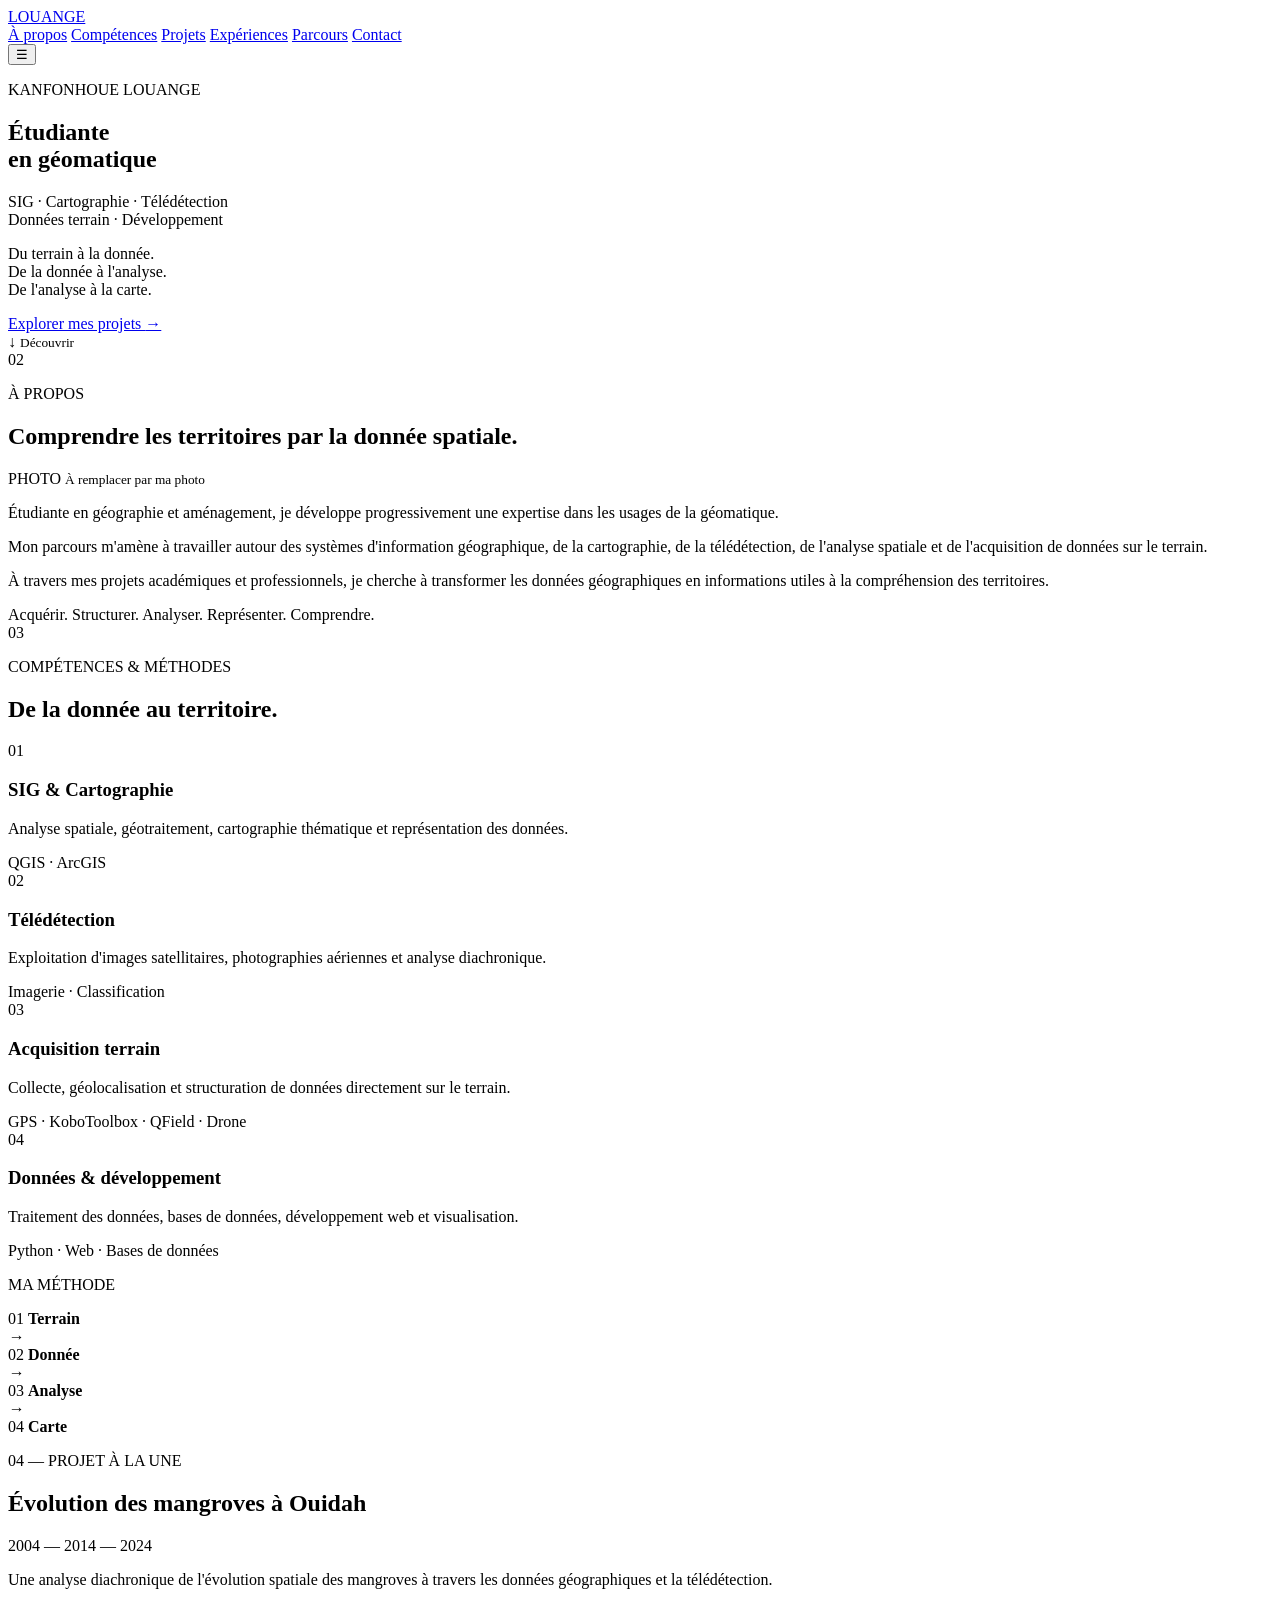
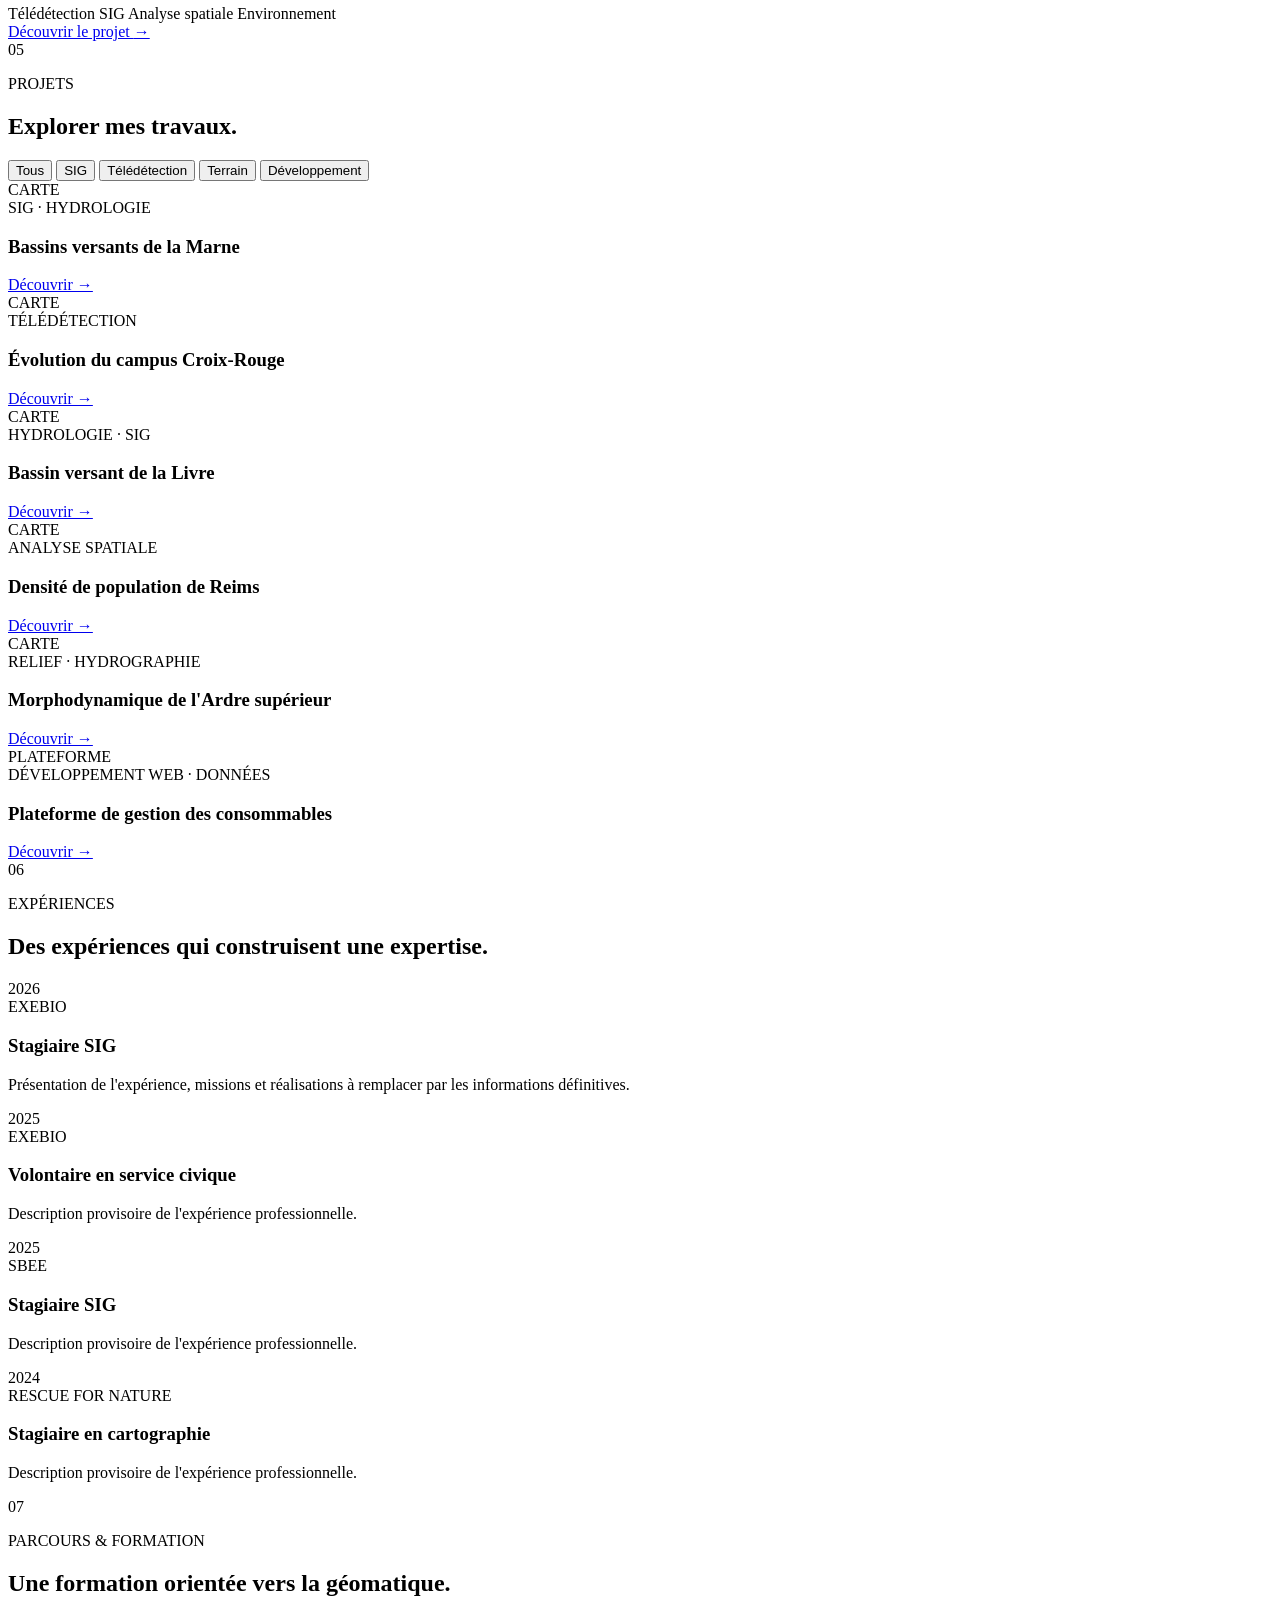
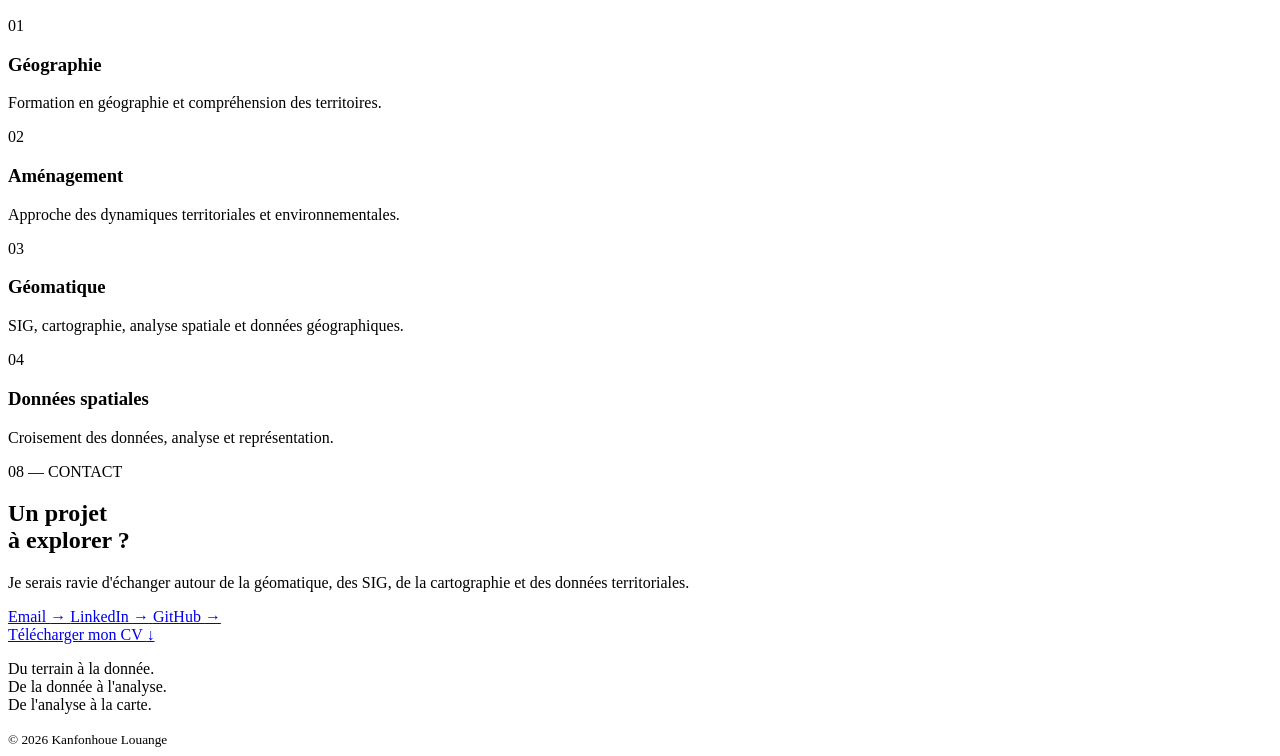
==== index.html @ 5832a318 "Create index.html" ====
<!DOCTYPE html>
<html lang="fr">
<head>
    <meta charset="UTF-8">
    <meta name="viewport" content="width=device-width, initial-scale=1.0">

    <title>Kanfonhoue Louange — Portfolio Géomatique</title>

    <meta
        name="description"
        content="Portfolio de Kanfonhoue Louange — Géomatique, SIG, cartographie, télédétection, données terrain et développement."
    >

    <link rel="stylesheet" href="css/style.css">
</head>

<body>

    <!-- =====================================================
         NAVIGATION
    ====================================================== -->

    <header class="navbar">

        <a href="#accueil" class="logo">
            LOUANGE
        </a>

        <nav class="nav-links">

            <a href="#apropos">À propos</a>
            <a href="#competences">Compétences</a>
            <a href="#projets">Projets</a>
            <a href="#experiences">Expériences</a>
            <a href="#parcours">Parcours</a>
            <a href="#contact">Contact</a>

        </nav>

        <button class="menu-toggle" aria-label="Ouvrir le menu">
            ☰
        </button>

    </header>


    <main>

        <!-- =================================================
             01 — ACCUEIL
        ================================================== -->

        <section id="accueil" class="hero">

            <div class="hero-background"></div>

            <div class="hero-overlay"></div>

            <div class="hero-content">

                <p class="eyebrow">
                    KANFONHOUE LOUANGE
                </p>

                <h1>
                    Étudiante<br>
                    en géomatique
                </h1>

                <p class="hero-skills">
                    SIG · Cartographie · Télédétection<br>
                    Données terrain · Développement
                </p>

                <p class="signature">
                    Du terrain à la donnée.<br>
                    De la donnée à l'analyse.<br>
                    De l'analyse à la carte.
                </p>

                <a href="#projet-vedette" class="button button-light">
                    Explorer mes projets
                    <span>→</span>
                </a>

            </div>

            <div class="scroll-indicator">

                <span>↓</span>

                <small>
                    Découvrir
                </small>

            </div>

        </section>


        <!-- =================================================
             02 — À PROPOS
        ================================================== -->

        <section id="apropos" class="section about-section">

            <div class="section-number">
                02
            </div>

            <div class="section-heading">
                <p class="eyebrow dark">
                    À PROPOS
                </p>

                <h2>
                    Comprendre les territoires
                    par la donnée spatiale.
                </h2>
            </div>


            <div class="about-grid">

                <div class="photo-placeholder">

                    <div>
                        <span>PHOTO</span>
                        <small>
                            À remplacer par ma photo
                        </small>
                    </div>

                </div>


                <div class="about-content">

                    <p>
                        Étudiante en géographie et aménagement,
                        je développe progressivement une expertise
                        dans les usages de la géomatique.
                    </p>

                    <p>
                        Mon parcours m'amène à travailler autour
                        des systèmes d'information géographique,
                        de la cartographie, de la télédétection,
                        de l'analyse spatiale et de l'acquisition
                        de données sur le terrain.
                    </p>

                    <p>
                        À travers mes projets académiques et
                        professionnels, je cherche à transformer
                        les données géographiques en informations
                        utiles à la compréhension des territoires.
                    </p>


                    <div class="method-statement">

                        <span>Acquérir.</span>
                        <span>Structurer.</span>
                        <span>Analyser.</span>
                        <span>Représenter.</span>
                        <span>Comprendre.</span>

                    </div>

                </div>

            </div>

        </section>


        <!-- =================================================
             03 — COMPÉTENCES
        ================================================== -->

        <section id="competences" class="section skills-section">

            <div class="section-number">
                03
            </div>

            <div class="section-heading">

                <p class="eyebrow dark">
                    COMPÉTENCES & MÉTHODES
                </p>

                <h2>
                    De la donnée au territoire.
                </h2>

            </div>


            <div class="skills-grid">


                <article class="skill-card">

                    <span class="skill-number">
                        01
                    </span>

                    <h3>
                        SIG & Cartographie
                    </h3>

                    <p>
                        Analyse spatiale, géotraitement,
                        cartographie thématique et
                        représentation des données.
                    </p>

                    <div class="skill-tools">
                        QGIS · ArcGIS
                    </div>

                </article>


                <article class="skill-card">

                    <span class="skill-number">
                        02
                    </span>

                    <h3>
                        Télédétection
                    </h3>

                    <p>
                        Exploitation d'images satellitaires,
                        photographies aériennes et analyse
                        diachronique.
                    </p>

                    <div class="skill-tools">
                        Imagerie · Classification
                    </div>

                </article>


                <article class="skill-card">

                    <span class="skill-number">
                        03
                    </span>

                    <h3>
                        Acquisition terrain
                    </h3>

                    <p>
                        Collecte, géolocalisation et
                        structuration de données
                        directement sur le terrain.
                    </p>

                    <div class="skill-tools">
                        GPS · KoboToolbox · QField · Drone
                    </div>

                </article>


                <article class="skill-card">

                    <span class="skill-number">
                        04
                    </span>

                    <h3>
                        Données & développement
                    </h3>

                    <p>
                        Traitement des données, bases de données,
                        développement web et visualisation.
                    </p>

                    <div class="skill-tools">
                        Python · Web · Bases de données
                    </div>

                </article>

            </div>


            <!-- Méthode -->

            <div class="method-section">

                <p class="eyebrow dark">
                    MA MÉTHODE
                </p>


                <div class="method-flow">

                    <div>
                        <span>01</span>
                        <strong>Terrain</strong>
                    </div>

                    <i>→</i>

                    <div>
                        <span>02</span>
                        <strong>Donnée</strong>
                    </div>

                    <i>→</i>

                    <div>
                        <span>03</span>
                        <strong>Analyse</strong>
                    </div>

                    <i>→</i>

                    <div>
                        <span>04</span>
                        <strong>Carte</strong>
                    </div>

                </div>

            </div>

        </section>


        <!-- =================================================
             04 — PROJET À LA UNE
        ================================================== -->

        <section id="projet-vedette" class="featured-project">

            <div class="featured-background"></div>

            <div class="featured-overlay"></div>


            <div class="featured-content">

                <p class="eyebrow">
                    04 — PROJET À LA UNE
                </p>

                <h2>
                    Évolution des mangroves
                    à Ouidah
                </h2>

                <p class="years">
                    2004 — 2014 — 2024
                </p>

                <p class="featured-description">
                    Une analyse diachronique de l'évolution
                    spatiale des mangroves à travers les
                    données géographiques et la télédétection.
                </p>


                <div class="tags">

                    <span>Télédétection</span>
                    <span>SIG</span>
                    <span>Analyse spatiale</span>
                    <span>Environnement</span>

                </div>


                <a
                    href="projets/ouidah.html"
                    class="button button-light"
                >
                    Découvrir le projet
                    <span>→</span>
                </a>

            </div>

        </section>


        <!-- =================================================
             05 — PROJETS
        ================================================== -->

        <section id="projets" class="section projects-section">

            <div class="section-number">
                05
            </div>

            <div class="section-heading">

                <p class="eyebrow dark">
                    PROJETS
                </p>

                <h2>
                    Explorer mes travaux.
                </h2>

            </div>


            <div class="filters">

                <button class="filter active" data-filter="all">
                    Tous
                </button>

                <button class="filter" data-filter="sig">
                    SIG
                </button>

                <button class="filter" data-filter="teledetection">
                    Télédétection
                </button>

                <button class="filter" data-filter="terrain">
                    Terrain
                </button>

                <button class="filter" data-filter="developpement">
                    Développement
                </button>

            </div>


            <div class="projects-grid">


                <article class="project-card" data-category="sig">

                    <div class="project-image placeholder">
                        <span>CARTE</span>
                    </div>

                    <div class="project-info">

                        <span>SIG · HYDROLOGIE</span>

                        <h3>
                            Bassins versants de la Marne
                        </h3>

                        <a href="projets/marne.html">
                            Découvrir →
                        </a>

                    </div>

                </article>


                <article
                    class="project-card"
                    data-category="teledetection"
                >

                    <div class="project-image placeholder">
                        <span>CARTE</span>
                    </div>

                    <div class="project-info">

                        <span>TÉLÉDÉTECTION</span>

                        <h3>
                            Évolution du campus Croix-Rouge
                        </h3>

                        <a href="projets/croix-rouge.html">
                            Découvrir →
                        </a>

                    </div>

                </article>


                <article
                    class="project-card"
                    data-category="sig"
                >

                    <div class="project-image placeholder">
                        <span>CARTE</span>
                    </div>

                    <div class="project-info">

                        <span>HYDROLOGIE · SIG</span>

                        <h3>
                            Bassin versant de la Livre
                        </h3>

                        <a href="projets/livre.html">
                            Découvrir →
                        </a>

                    </div>

                </article>


                <article
                    class="project-card"
                    data-category="sig"
                >

                    <div class="project-image placeholder">
                        <span>CARTE</span>
                    </div>

                    <div class="project-info">

                        <span>ANALYSE SPATIALE</span>

                        <h3>
                            Densité de population de Reims
                        </h3>

                        <a href="projets/reims.html">
                            Découvrir →
                        </a>

                    </div>

                </article>


                <article
                    class="project-card"
                    data-category="sig"
                >

                    <div class="project-image placeholder">
                        <span>CARTE</span>
                    </div>

                    <div class="project-info">

                        <span>RELIEF · HYDROGRAPHIE</span>

                        <h3>
                            Morphodynamique de l'Ardre supérieur
                        </h3>

                        <a href="projets/ardre.html">
                            Découvrir →
                        </a>

                    </div>

                </article>


                <article
                    class="project-card"
                    data-category="developpement"
                >

                    <div class="project-image placeholder">
                        <span>PLATEFORME</span>
                    </div>

                    <div class="project-info">

                        <span>DÉVELOPPEMENT WEB · DONNÉES</span>

                        <h3>
                            Plateforme de gestion des consommables
                        </h3>

                        <a href="projets/plateforme.html">
                            Découvrir →
                        </a>

                    </div>

                </article>

            </div>

        </section>


        <!-- =================================================
             06 — EXPÉRIENCES
        ================================================== -->

        <section id="experiences" class="section experiences-section">

            <div class="section-number">
                06
            </div>

            <div class="section-heading">

                <p class="eyebrow dark">
                    EXPÉRIENCES
                </p>

                <h2>
                    Des expériences qui construisent
                    une expertise.
                </h2>

            </div>


            <div class="timeline">


                <article class="timeline-item">

                    <div class="timeline-date">
                        2026
                    </div>

                    <div class="timeline-dot"></div>

                    <div class="timeline-content">

                        <span>
                            EXEBIO
                        </span>

                        <h3>
                            Stagiaire SIG
                        </h3>

                        <p>
                            Présentation de l'expérience,
                            missions et réalisations à
                            remplacer par les informations
                            définitives.
                        </p>

                    </div>

                </article>


                <article class="timeline-item">

                    <div class="timeline-date">
                        2025
                    </div>

                    <div class="timeline-dot"></div>

                    <div class="timeline-content">

                        <span>
                            EXEBIO
                        </span>

                        <h3>
                            Volontaire en service civique
                        </h3>

                        <p>
                            Description provisoire de
                            l'expérience professionnelle.
                        </p>

                    </div>

                </article>


                <article class="timeline-item">

                    <div class="timeline-date">
                        2025
                    </div>

                    <div class="timeline-dot"></div>

                    <div class="timeline-content">

                        <span>
                            SBEE
                        </span>

                        <h3>
                            Stagiaire SIG
                        </h3>

                        <p>
                            Description provisoire de
                            l'expérience professionnelle.
                        </p>

                    </div>

                </article>


                <article class="timeline-item">

                    <div class="timeline-date">
                        2024
                    </div>

                    <div class="timeline-dot"></div>

                    <div class="timeline-content">

                        <span>
                            RESCUE FOR NATURE
                        </span>

                        <h3>
                            Stagiaire en cartographie
                        </h3>

                        <p>
                            Description provisoire de
                            l'expérience professionnelle.
                        </p>

                    </div>

                </article>

            </div>

        </section>


        <!-- =================================================
             07 — PARCOURS
        ================================================== -->

        <section id="parcours" class="section education-section">

            <div class="section-number">
                07
            </div>

            <div class="section-heading">

                <p class="eyebrow dark">
                    PARCOURS & FORMATION
                </p>

                <h2>
                    Une formation orientée
                    vers la géomatique.
                </h2>

            </div>


            <div class="education-path">

                <div class="education-step">

                    <span>
                        01
                    </span>

                    <h3>
                        Géographie
                    </h3>

                    <p>
                        Formation en géographie
                        et compréhension des territoires.
                    </p>

                </div>


                <div class="education-step">

                    <span>
                        02
                    </span>

                    <h3>
                        Aménagement
                    </h3>

                    <p>
                        Approche des dynamiques
                        territoriales et environnementales.
                    </p>

                </div>


                <div class="education-step">

                    <span>
                        03
                    </span>

                    <h3>
                        Géomatique
                    </h3>

                    <p>
                        SIG, cartographie, analyse spatiale
                        et données géographiques.
                    </p>

                </div>


                <div class="education-step">

                    <span>
                        04
                    </span>

                    <h3>
                        Données spatiales
                    </h3>

                    <p>
                        Croisement des données,
                        analyse et représentation.
                    </p>

                </div>

            </div>

        </section>


        <!-- =================================================
             08 — CONTACT
        ================================================== -->

        <section id="contact" class="contact-section">

            <div class="contact-inner">

                <p class="eyebrow">
                    08 — CONTACT
                </p>

                <h2>
                    Un projet<br>
                    à explorer ?
                </h2>

                <p>
                    Je serais ravie d'échanger autour de
                    la géomatique, des SIG, de la cartographie
                    et des données territoriales.
                </p>


                <div class="contact-links">

                    <a href="mailto:ton-email@example.com">
                        Email
                        <span>→</span>
                    </a>

                    <a href="#" target="_blank">
                        LinkedIn
                        <span>→</span>
                    </a>

                    <a href="#" target="_blank">
                        GitHub
                        <span>→</span>
                    </a>

                </div>


                <a href="#" class="cv-button">
                    Télécharger mon CV
                    <span>↓</span>
                </a>


                <div class="footer-signature">

                    <p>
                        Du terrain à la donnée.<br>
                        De la donnée à l'analyse.<br>
                        De l'analyse à la carte.
                    </p>

                    <small>
                        © 2026 Kanfonhoue Louange
                    </small>

                </div>

            </div>

        </section>

    </main>


    <script src="js/script.js"></script>

</body>
</html>
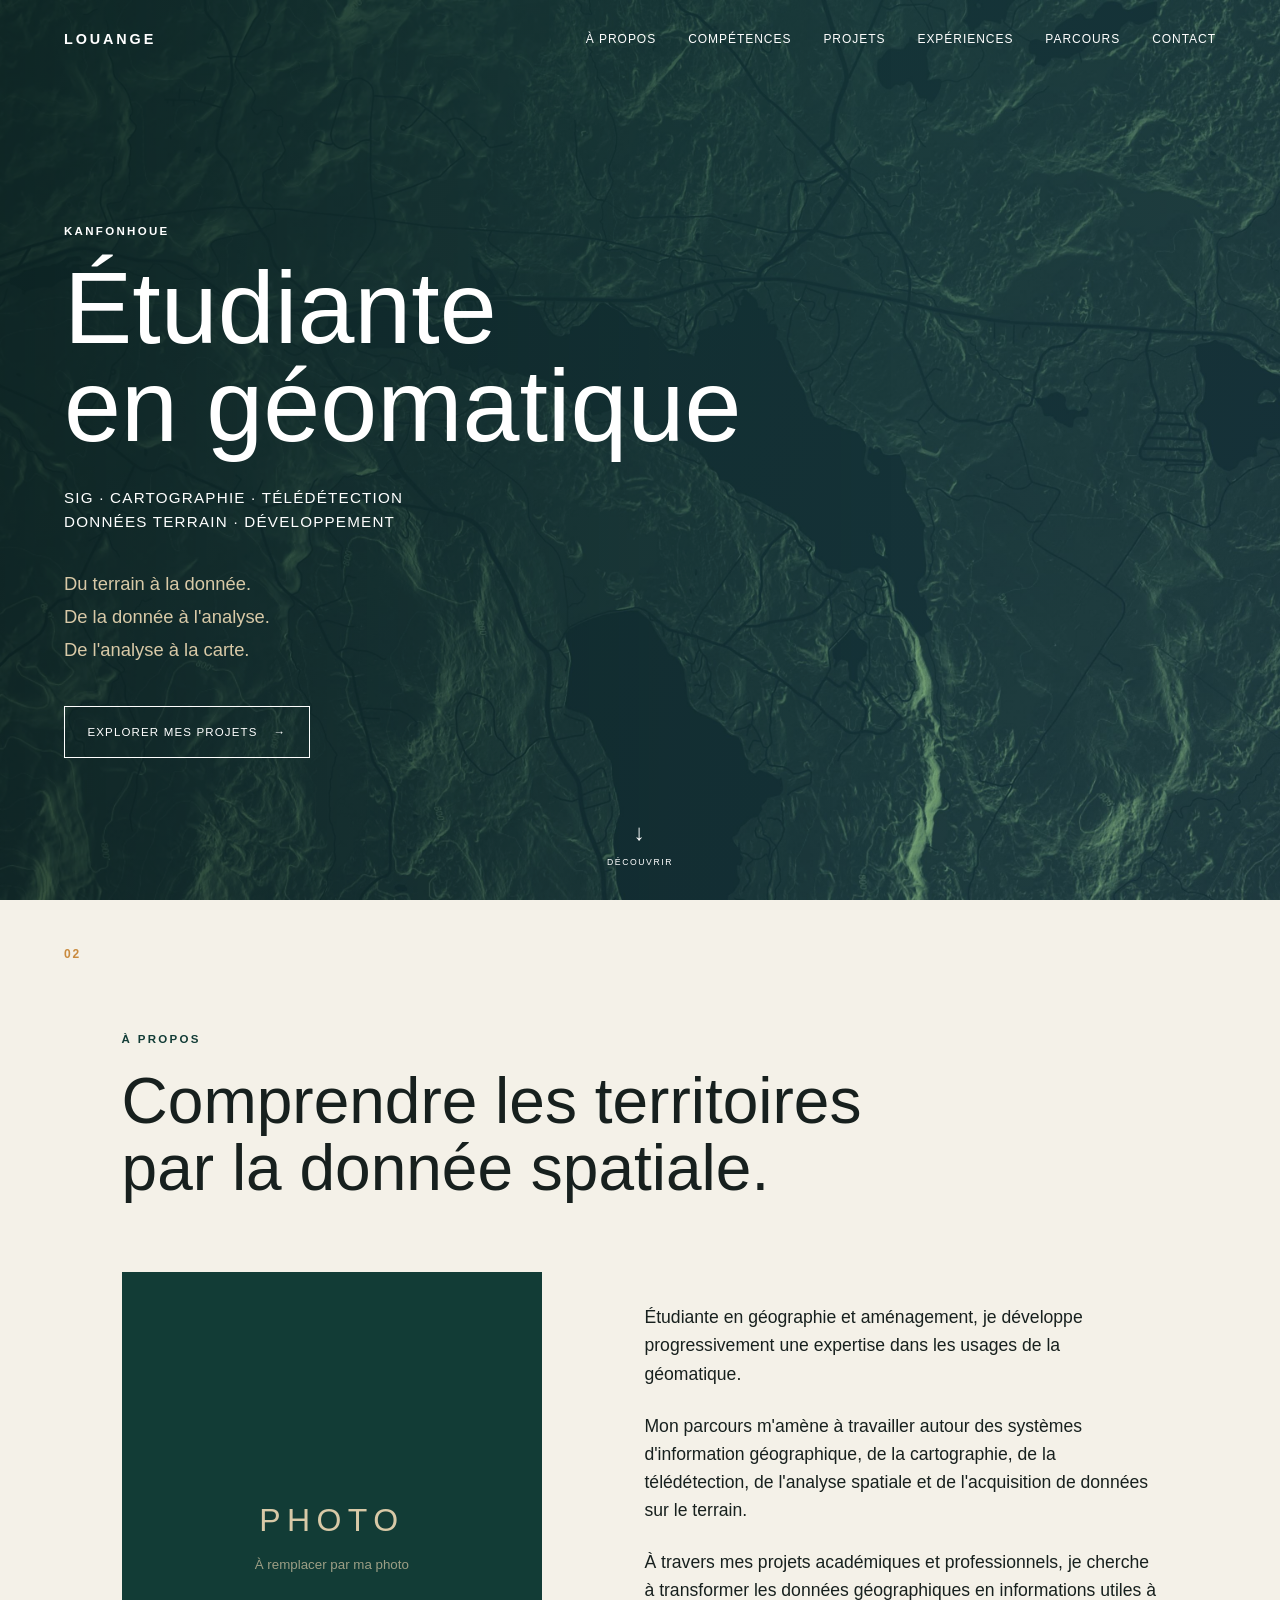
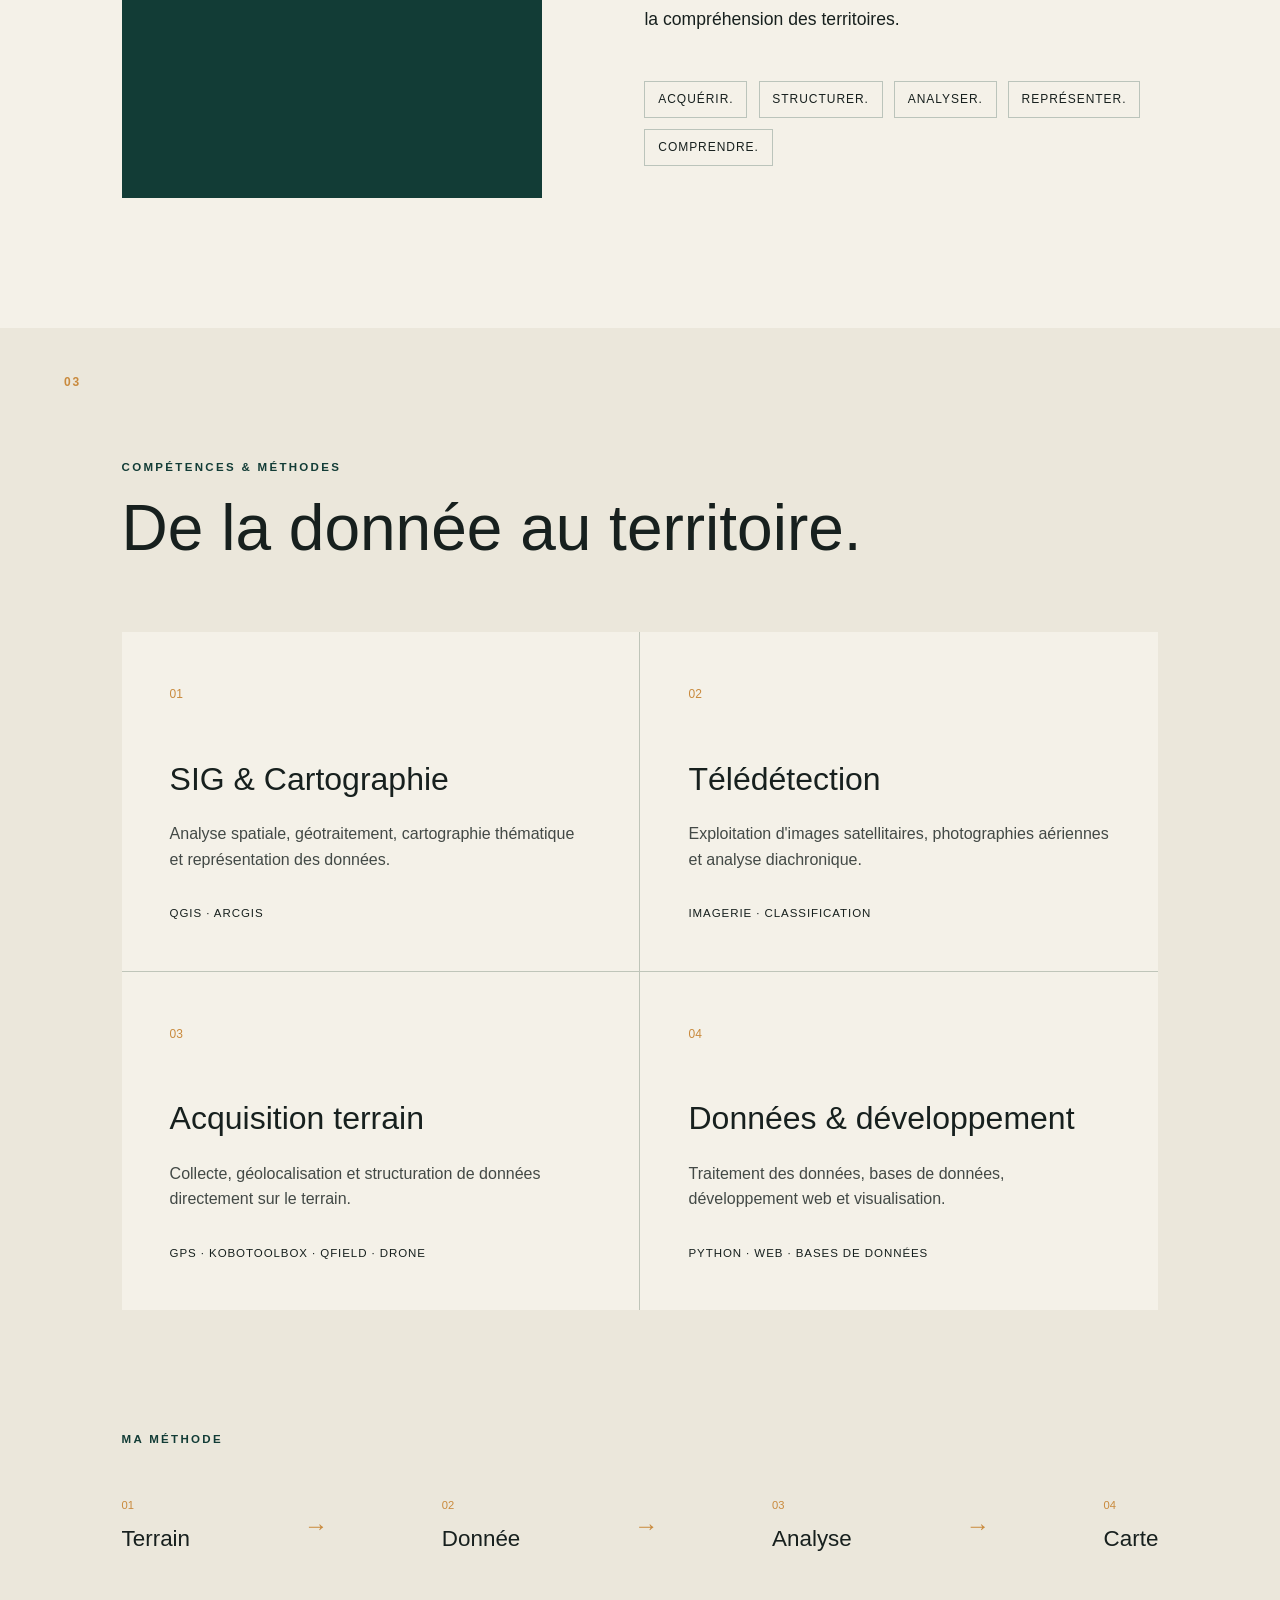
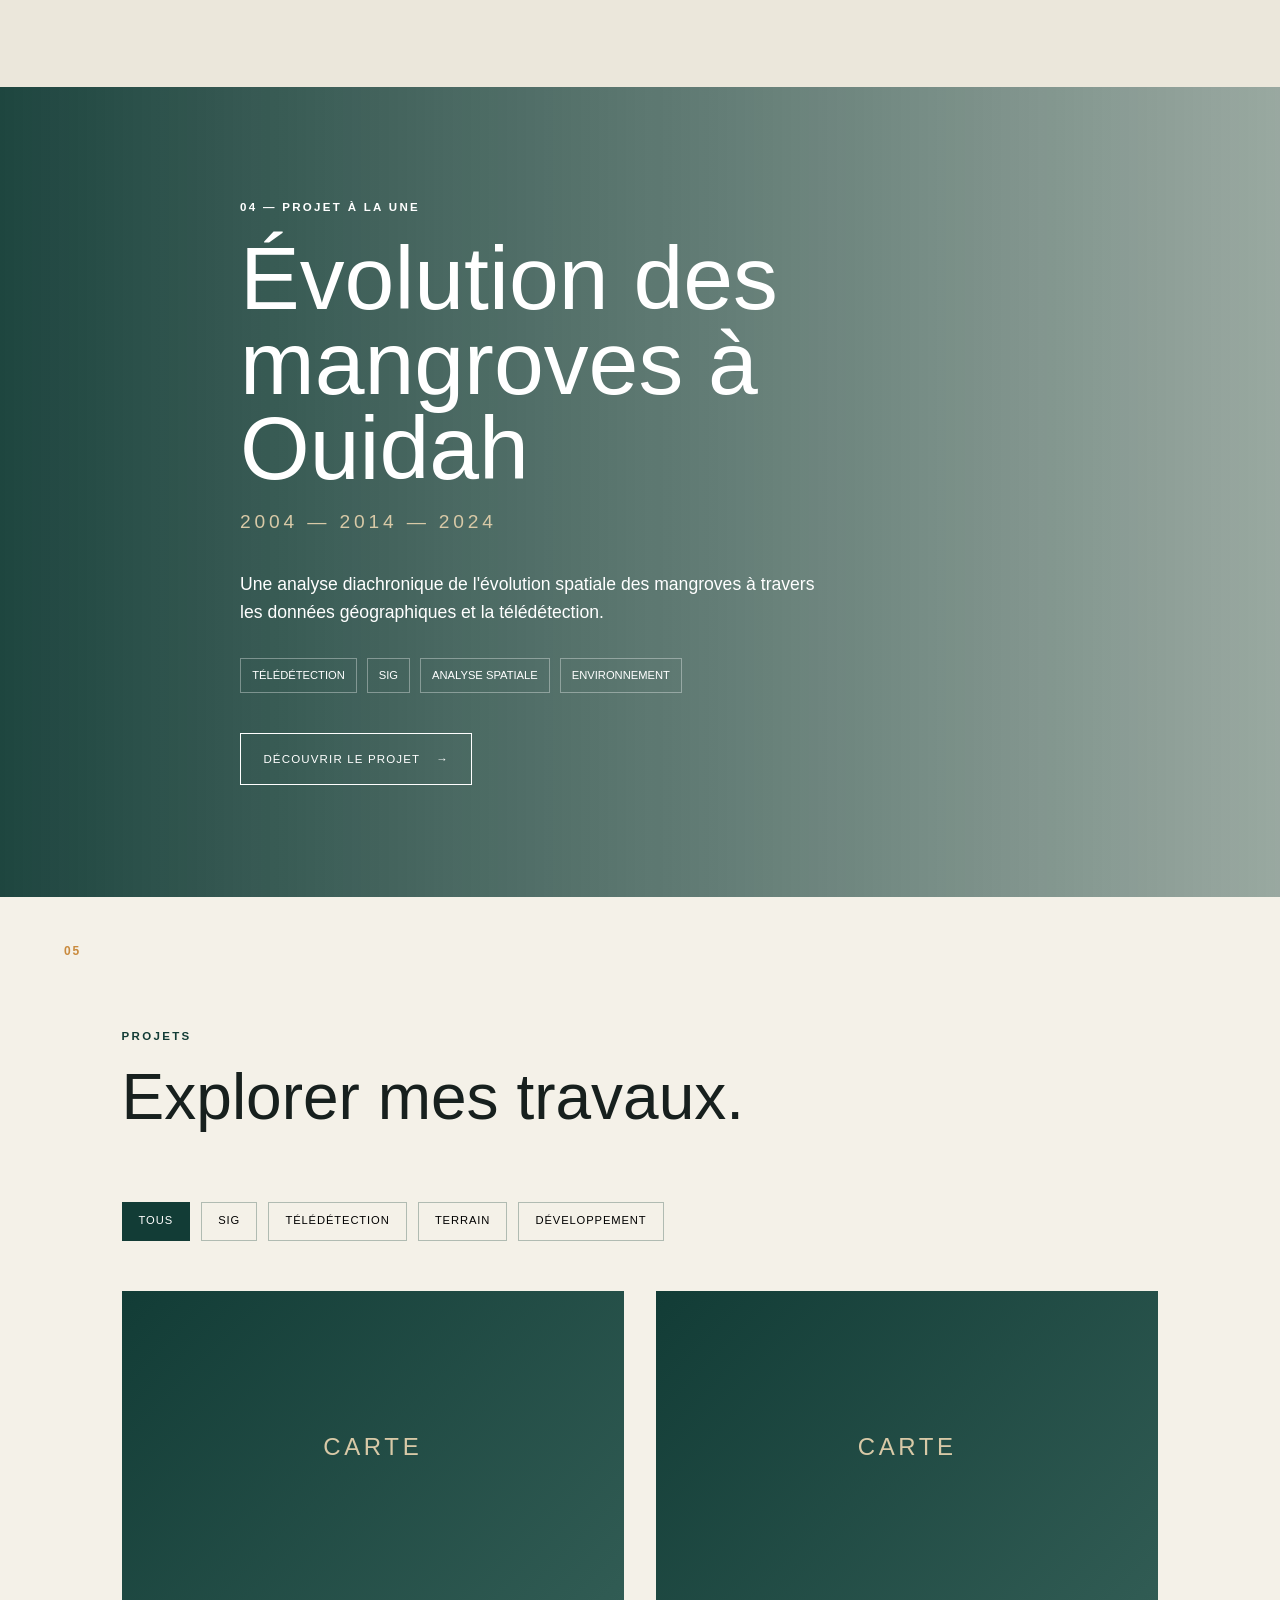
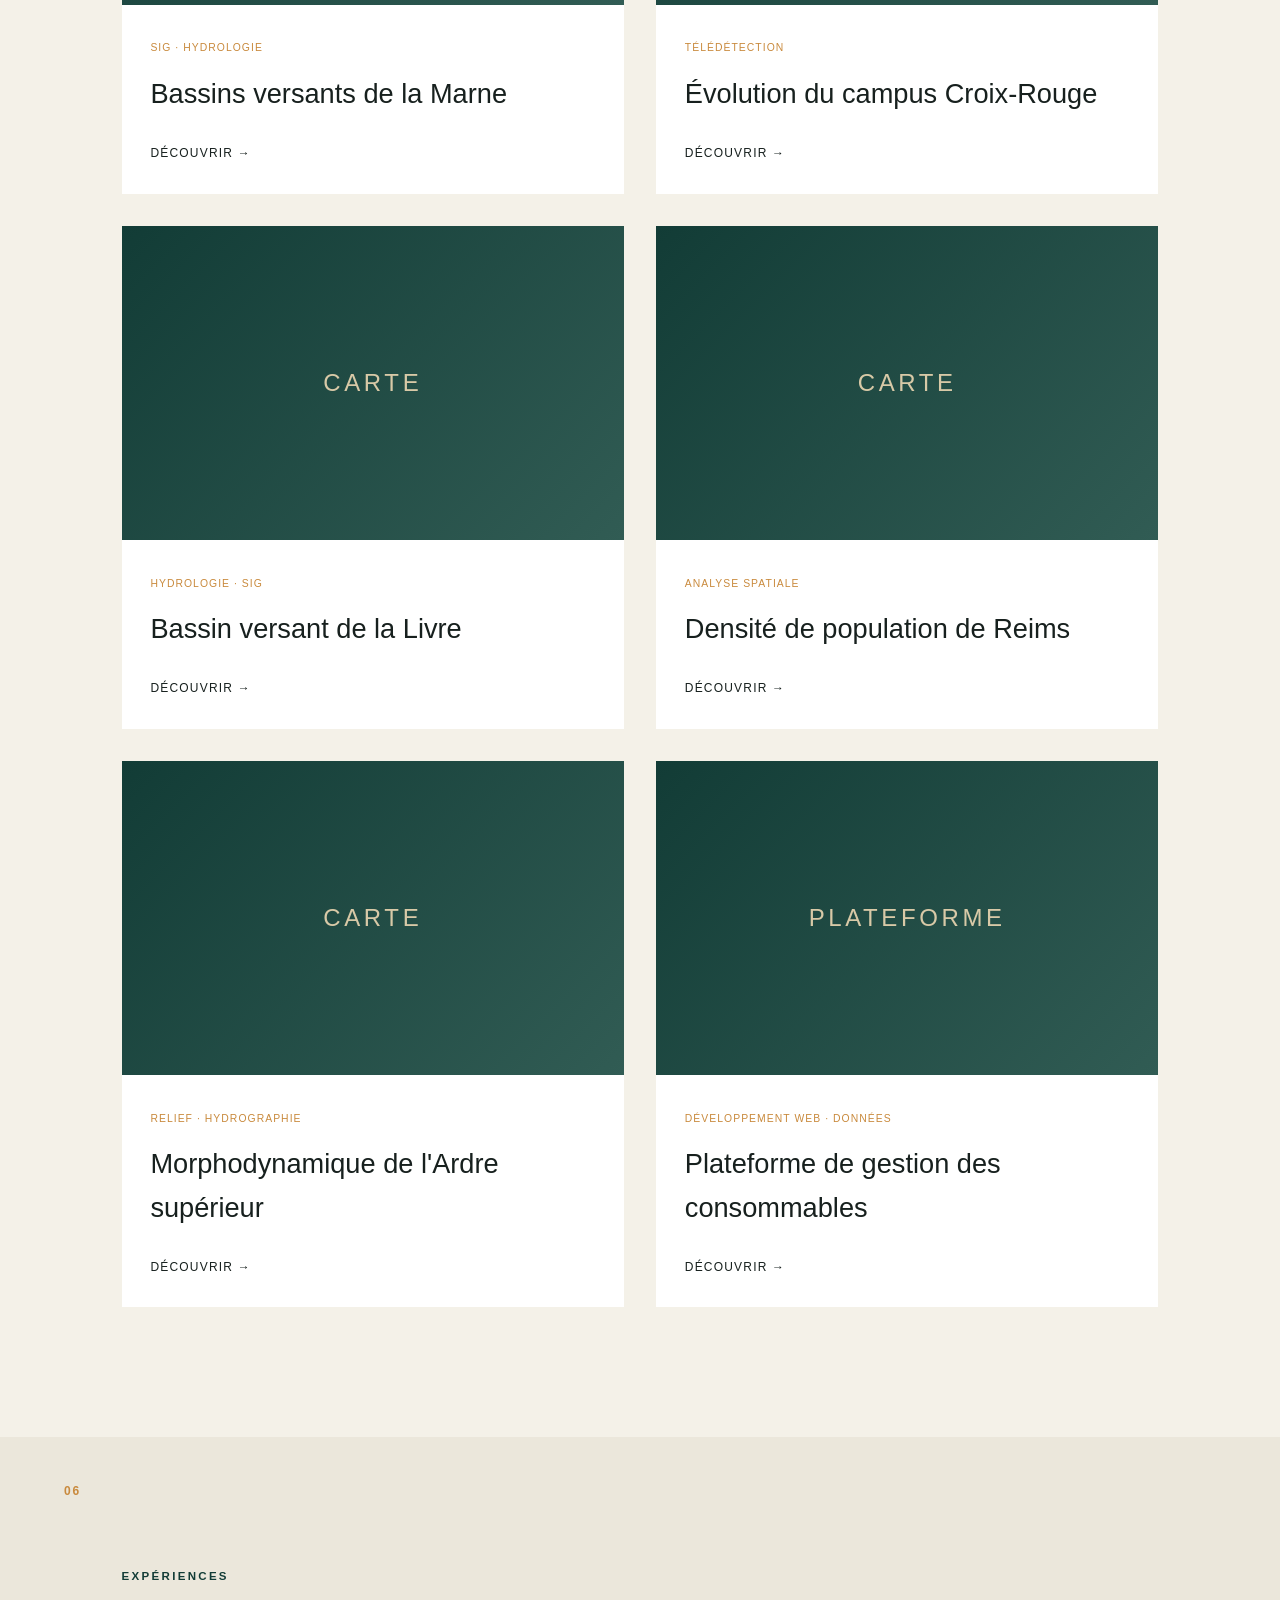
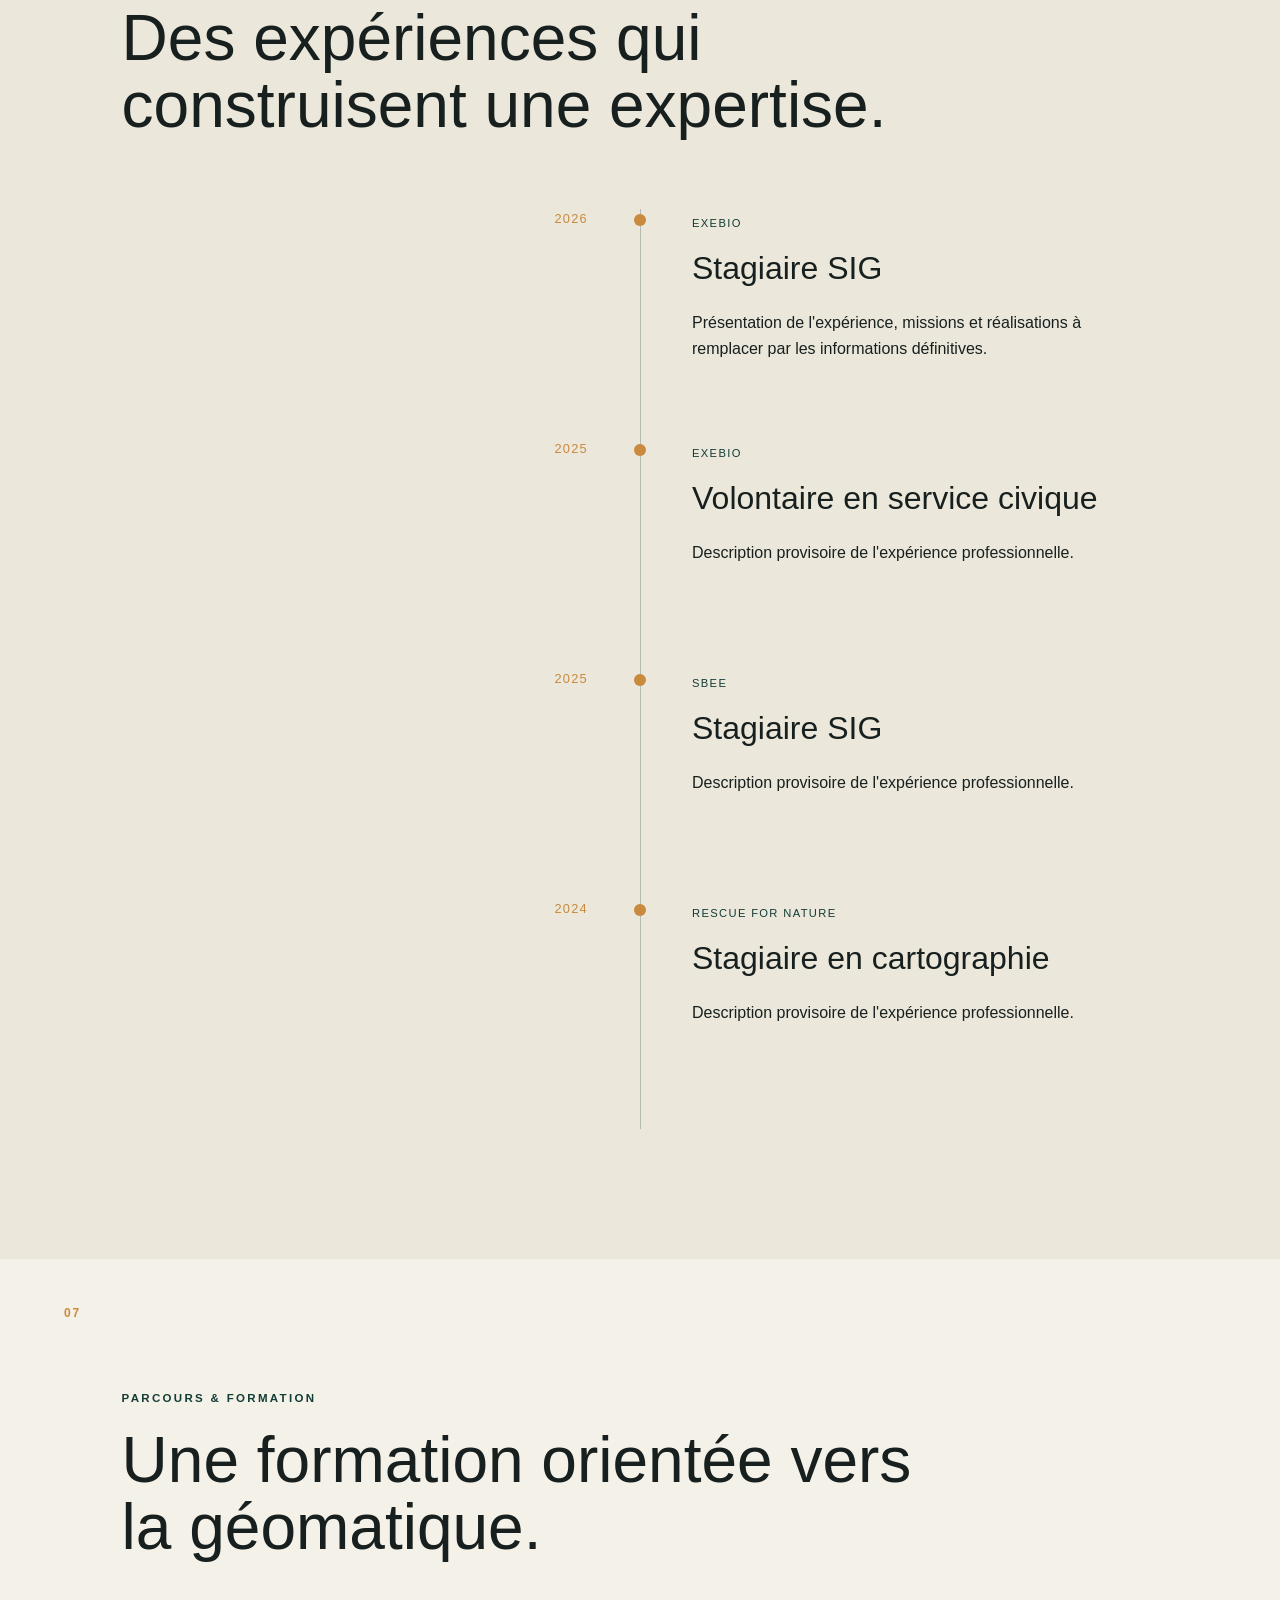
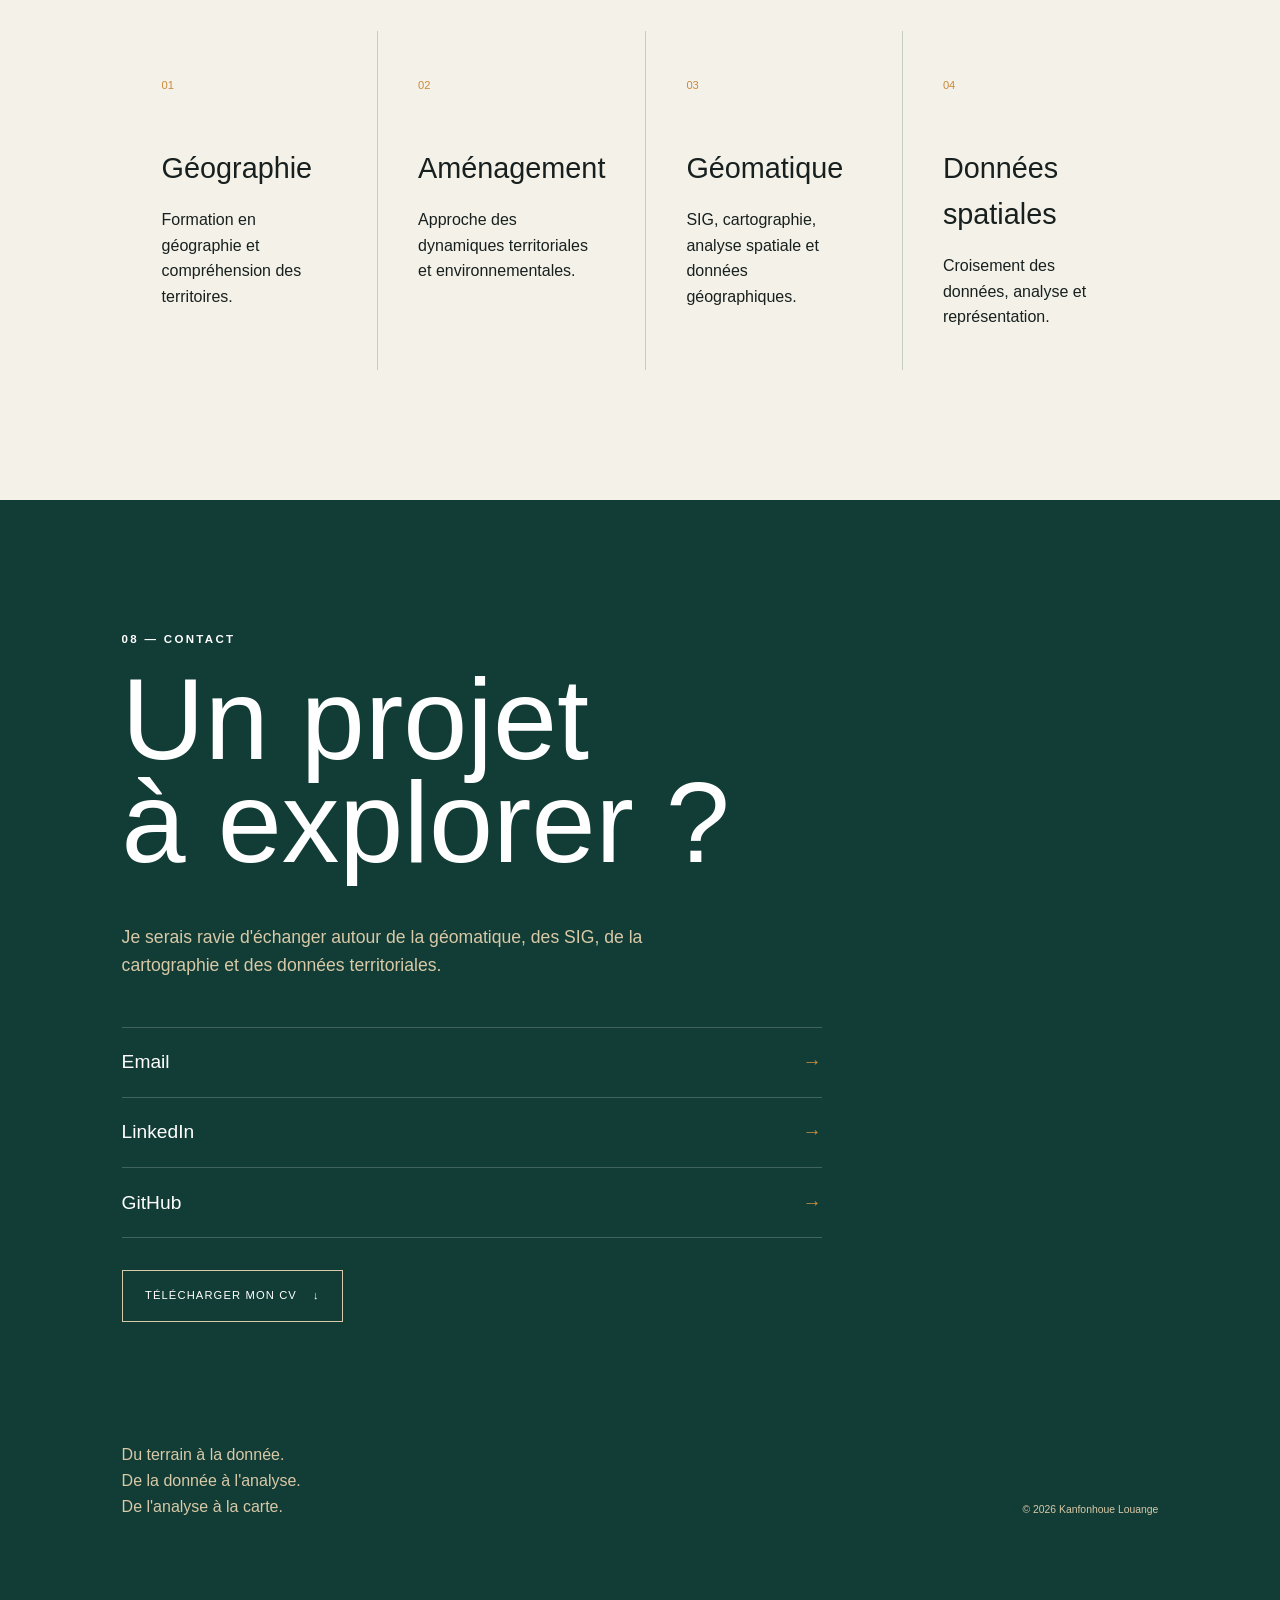
==== commit a3bc6832: "Update index.html" ====
--- a/index.html
+++ b/index.html
@@ -28,14 +28,14 @@
 
         <nav class="nav-links">
 
-            <a href="#apropos">À propos</a>
-            <a href="#competences">Compétences</a>
-            <a href="#projets">Projets</a>
-            <a href="#experiences">Expériences</a>
-            <a href="#parcours">Parcours</a>
-            <a href="#contact">Contact</a>
-
-        </nav>
+    <a href="a-propos.html">À propos</a>
+    <a href="competences.html">Compétences</a>
+    <a href="projets.html">Projets</a>
+    <a href="experiences.html">Expériences</a>
+    <a href="parcours.html">Parcours</a>
+    <a href="contact.html">Contact</a>
+
+</nav>
 
         <button class="menu-toggle" aria-label="Ouvrir le menu">
             ☰
@@ -59,8 +59,8 @@
             <div class="hero-content">
 
                 <p class="eyebrow">
-                    KANFONHOUE LOUANGE
-                </p>
+    KANFONHOUE
+</p>
 
                 <h1>
                     Étudiante<br>
@@ -78,7 +78,7 @@
                     De l'analyse à la carte.
                 </p>
 
-                <a href="#projet-vedette" class="button button-light">
+                <a href="projets.html" class="button button-light">
                     Explorer mes projets
                     <span>→</span>
                 </a>
--- a/css/style.css
+++ b/css/style.css
@@ -0,0 +1,1447 @@
+/* ==========================================================
+   VARIABLES
+========================================================== */
+
+:root {
+
+    --green: #123C36;
+    --sand: #D8C9A7;
+    --ochre: #C98A3D;
+    --cream: #F4F1E8;
+    --text: #17201E;
+    --white: #FFFFFF;
+
+    --max-width: 1250px;
+
+}
+
+
+/* ==========================================================
+   RESET
+========================================================== */
+
+* {
+    margin: 0;
+    padding: 0;
+    box-sizing: border-box;
+}
+
+html {
+    scroll-behavior: smooth;
+}
+
+body {
+    font-family: Arial, Helvetica, sans-serif;
+    background: var(--cream);
+    color: var(--text);
+    line-height: 1.6;
+}
+
+a {
+    color: inherit;
+    text-decoration: none;
+}
+
+button {
+    font: inherit;
+}
+
+
+/* ==========================================================
+   NAVIGATION
+========================================================== */
+
+.navbar {
+
+    position: fixed;
+
+    top: 0;
+    left: 0;
+
+    width: 100%;
+
+    height: 80px;
+
+    padding: 0 5vw;
+
+    display: flex;
+
+    align-items: center;
+
+    justify-content: space-between;
+
+    z-index: 1000;
+
+    color: var(--white);
+
+    transition:
+        background 0.4s ease,
+        color 0.4s ease,
+        backdrop-filter 0.4s ease;
+
+}
+
+.navbar.scrolled {
+
+    background: rgba(18, 60, 54, 0.94);
+
+    backdrop-filter: blur(12px);
+
+}
+
+.logo {
+
+    font-size: 0.9rem;
+
+    font-weight: 700;
+
+    letter-spacing: 0.2em;
+
+}
+
+.nav-links {
+
+    display: flex;
+
+    gap: 2rem;
+
+}
+
+.nav-links a {
+
+    position: relative;
+
+    font-size: 0.75rem;
+
+    text-transform: uppercase;
+
+    letter-spacing: 0.08em;
+
+}
+
+.nav-links a::after {
+
+    content: "";
+
+    position: absolute;
+
+    left: 0;
+
+    bottom: -7px;
+
+    width: 0;
+
+    height: 2px;
+
+    background: var(--ochre);
+
+    transition: width 0.3s ease;
+
+}
+
+.nav-links a:hover::after {
+
+    width: 100%;
+
+}
+
+.menu-toggle {
+
+    display: none;
+
+    background: none;
+
+    border: none;
+
+    color: inherit;
+
+    font-size: 1.5rem;
+
+    cursor: pointer;
+
+}
+
+
+/* ==========================================================
+   HERO
+========================================================== */
+
+.hero {
+
+    position: relative;
+
+    min-height: 100vh;
+
+    display: flex;
+
+    align-items: center;
+
+    overflow: hidden;
+
+    color: var(--white);
+
+}
+
+.hero-background {
+
+    position: fixed;
+
+    inset: 0;
+
+    z-index: -3;
+
+    background-image:
+        linear-gradient(
+            120deg,
+            rgba(18, 60, 54, 0.75),
+            rgba(18, 60, 54, 0.35)
+        ),
+        url("../images/hero-background.jpg.jfif");
+
+    background-size: cover;
+
+    background-position: center;
+
+}
+
+.hero-overlay {
+
+    position: absolute;
+
+    inset: 0;
+
+    background:
+        linear-gradient(
+            90deg,
+            rgba(0, 0, 0, 0.35),
+            transparent 70%
+        );
+
+    z-index: -2;
+
+}
+
+.hero-content {
+
+    width: min(var(--max-width), 90%);
+
+    margin: 0 auto;
+
+    padding-top: 80px;
+
+}
+
+.eyebrow {
+
+    text-transform: uppercase;
+
+    letter-spacing: 0.2em;
+
+    font-size: 0.72rem;
+
+    font-weight: 700;
+
+    margin-bottom: 1.2rem;
+
+}
+
+.eyebrow.dark {
+
+    color: var(--green);
+
+}
+
+.hero h1 {
+
+    font-size: clamp(3.5rem, 8vw, 7.5rem);
+
+    line-height: 0.95;
+
+    max-width: 850px;
+
+    margin-bottom: 2rem;
+
+    font-weight: 500;
+
+}
+
+.hero-skills {
+
+    font-size: 0.95rem;
+
+    letter-spacing: 0.08em;
+
+    text-transform: uppercase;
+
+    margin-bottom: 2rem;
+
+}
+
+.signature {
+
+    color: var(--sand);
+
+    font-size: 1.15rem;
+
+    line-height: 1.8;
+
+    margin-bottom: 2.5rem;
+
+}
+
+.button {
+
+    display: inline-flex;
+
+    align-items: center;
+
+    gap: 1rem;
+
+    padding: 1rem 1.4rem;
+
+    border: 1px solid currentColor;
+
+    text-transform: uppercase;
+
+    letter-spacing: 0.1em;
+
+    font-size: 0.72rem;
+
+    transition:
+        background 0.3s ease,
+        color 0.3s ease,
+        transform 0.3s ease;
+
+}
+
+.button span {
+
+    transition: transform 0.3s ease;
+
+}
+
+.button:hover {
+
+    transform: translateY(-3px);
+
+}
+
+.button:hover span {
+
+    transform: translateX(5px);
+
+}
+
+.button-light:hover {
+
+    background: var(--white);
+
+    color: var(--green);
+
+}
+
+.scroll-indicator {
+
+    position: absolute;
+
+    bottom: 30px;
+
+    left: 50%;
+
+    transform: translateX(-50%);
+
+    display: flex;
+
+    flex-direction: column;
+
+    align-items: center;
+
+    gap: 0.3rem;
+
+    text-transform: uppercase;
+
+    letter-spacing: 0.15em;
+
+    font-size: 0.65rem;
+
+}
+
+.scroll-indicator span {
+
+    font-size: 1.4rem;
+
+    animation: scrollArrow 2s infinite;
+
+}
+
+@keyframes scrollArrow {
+
+    0%,
+    100% {
+        transform: translateY(0);
+    }
+
+    50% {
+        transform: translateY(8px);
+    }
+
+}
+
+
+/* ==========================================================
+   SECTIONS
+========================================================== */
+
+.section {
+
+    position: relative;
+
+    padding: 130px 5vw;
+
+    background: var(--cream);
+
+}
+
+.section-number {
+
+    position: absolute;
+
+    top: 45px;
+
+    left: 5vw;
+
+    color: var(--ochre);
+
+    font-size: 0.75rem;
+
+    font-weight: 700;
+
+    letter-spacing: 0.15em;
+
+}
+
+.section-heading {
+
+    width: min(var(--max-width), 90%);
+
+    margin: 0 auto 70px;
+
+}
+
+.section-heading h2 {
+
+    max-width: 800px;
+
+    font-size: clamp(2.5rem, 5vw, 5rem);
+
+    line-height: 1.05;
+
+    font-weight: 500;
+
+}
+
+
+/* ==========================================================
+   ABOUT
+========================================================== */
+
+.about-grid {
+
+    width: min(var(--max-width), 90%);
+
+    margin: auto;
+
+    display: grid;
+
+    grid-template-columns: 0.9fr 1.1fr;
+
+    gap: 8vw;
+
+    align-items: center;
+
+}
+
+.photo-placeholder {
+
+    aspect-ratio: 4 / 5;
+
+    background: var(--green);
+
+    display: flex;
+
+    align-items: center;
+
+    justify-content: center;
+
+    color: var(--sand);
+
+}
+
+.photo-placeholder div {
+
+    text-align: center;
+
+}
+
+.photo-placeholder span {
+
+    display: block;
+
+    font-size: 2rem;
+
+    letter-spacing: 0.2em;
+
+}
+
+.photo-placeholder small {
+
+    display: block;
+
+    margin-top: 0.5rem;
+
+    opacity: 0.7;
+
+}
+
+.about-content {
+
+    max-width: 650px;
+
+}
+
+.about-content > p {
+
+    font-size: 1.1rem;
+
+    margin-bottom: 1.5rem;
+
+}
+
+.method-statement {
+
+    margin-top: 3rem;
+
+    display: flex;
+
+    flex-wrap: wrap;
+
+    gap: 0.7rem;
+
+}
+
+.method-statement span {
+
+    padding: 0.5rem 0.8rem;
+
+    border: 1px solid rgba(18, 60, 54, 0.25);
+
+    font-size: 0.75rem;
+
+    text-transform: uppercase;
+
+    letter-spacing: 0.08em;
+
+}
+
+
+/* ==========================================================
+   SKILLS
+========================================================== */
+
+.skills-section {
+
+    background: #ebe7db;
+
+}
+
+.skills-grid {
+
+    width: min(var(--max-width), 90%);
+
+    margin: auto;
+
+    display: grid;
+
+    grid-template-columns: repeat(2, 1fr);
+
+    gap: 1px;
+
+    background: rgba(18, 60, 54, 0.2);
+
+}
+
+.skill-card {
+
+    background: var(--cream);
+
+    padding: 3rem;
+
+    min-height: 320px;
+
+    transition:
+        background 0.4s ease,
+        transform 0.4s ease;
+
+}
+
+.skill-card:hover {
+
+    background: var(--green);
+
+    color: var(--white);
+
+}
+
+.skill-number {
+
+    color: var(--ochre);
+
+    font-size: 0.75rem;
+
+}
+
+.skill-card h3 {
+
+    margin: 3rem 0 1rem;
+
+    font-size: 2rem;
+
+    font-weight: 500;
+
+}
+
+.skill-card p {
+
+    max-width: 500px;
+
+    opacity: 0.8;
+
+}
+
+.skill-tools {
+
+    margin-top: 2rem;
+
+    font-size: 0.72rem;
+
+    text-transform: uppercase;
+
+    letter-spacing: 0.08em;
+
+}
+
+.method-section {
+
+    width: min(var(--max-width), 90%);
+
+    margin: 120px auto 0;
+
+}
+
+.method-flow {
+
+    display: flex;
+
+    align-items: center;
+
+    justify-content: space-between;
+
+    margin-top: 3rem;
+
+}
+
+.method-flow div {
+
+    display: flex;
+
+    flex-direction: column;
+
+    gap: 0.4rem;
+
+}
+
+.method-flow span {
+
+    color: var(--ochre);
+
+    font-size: 0.7rem;
+
+}
+
+.method-flow strong {
+
+    font-size: 1.4rem;
+
+    font-weight: 500;
+
+}
+
+.method-flow i {
+
+    color: var(--ochre);
+
+    font-style: normal;
+
+    font-size: 1.5rem;
+
+}
+
+
+/* ==========================================================
+   FEATURED PROJECT
+========================================================== */
+
+.featured-project {
+
+    min-height: 90vh;
+
+    position: relative;
+
+    display: flex;
+
+    align-items: center;
+
+    color: var(--white);
+
+    overflow: hidden;
+
+}
+
+.featured-background {
+
+    position: absolute;
+
+    inset: 0;
+
+    background-image: url("../images/ouidah-preview.jpg");
+
+    background-size: cover;
+
+    background-position: center;
+
+}
+
+.featured-overlay {
+
+    position: absolute;
+
+    inset: 0;
+
+    background:
+        linear-gradient(
+            90deg,
+            rgba(18, 60, 54, 0.95),
+            rgba(18, 60, 54, 0.4)
+        );
+
+}
+
+.featured-content {
+
+    position: relative;
+
+    width: min(var(--max-width), 90%);
+
+    margin: auto;
+
+    max-width: 800px;
+
+}
+
+.featured-content h2 {
+
+    font-size: clamp(3rem, 7vw, 7rem);
+
+    line-height: 0.95;
+
+    font-weight: 500;
+
+    margin-bottom: 1rem;
+
+}
+
+.years {
+
+    color: var(--sand);
+
+    font-size: 1.2rem;
+
+    letter-spacing: 0.2em;
+
+    margin-bottom: 2rem;
+
+}
+
+.featured-description {
+
+    max-width: 600px;
+
+    font-size: 1.1rem;
+
+    margin-bottom: 2rem;
+
+}
+
+.tags {
+
+    display: flex;
+
+    flex-wrap: wrap;
+
+    gap: 0.6rem;
+
+    margin-bottom: 2.5rem;
+
+}
+
+.tags span {
+
+    border: 1px solid rgba(255,255,255,0.35);
+
+    padding: 0.45rem 0.7rem;
+
+    font-size: 0.7rem;
+
+    text-transform: uppercase;
+
+}
+
+
+/* ==========================================================
+   PROJECTS
+========================================================== */
+
+.filters {
+
+    width: min(var(--max-width), 90%);
+
+    margin: 0 auto 50px;
+
+    display: flex;
+
+    flex-wrap: wrap;
+
+    gap: 0.7rem;
+
+}
+
+.filter {
+
+    background: transparent;
+
+    border: 1px solid rgba(18,60,54,0.3);
+
+    padding: 0.6rem 1rem;
+
+    text-transform: uppercase;
+
+    font-size: 0.7rem;
+
+    letter-spacing: 0.08em;
+
+    cursor: pointer;
+
+    transition:
+        background 0.3s ease,
+        color 0.3s ease;
+
+}
+
+.filter.active,
+.filter:hover {
+
+    background: var(--green);
+
+    color: var(--white);
+
+}
+
+.projects-grid {
+
+    width: min(var(--max-width), 90%);
+
+    margin: auto;
+
+    display: grid;
+
+    grid-template-columns: repeat(2, 1fr);
+
+    gap: 2rem;
+
+}
+
+.project-card {
+
+    background: var(--white);
+
+    overflow: hidden;
+
+    transition:
+        transform 0.4s ease,
+        box-shadow 0.4s ease;
+
+}
+
+.project-card:hover {
+
+    transform: translateY(-8px);
+
+    box-shadow: 0 20px 50px rgba(18,60,54,0.12);
+
+}
+
+.project-image {
+
+    aspect-ratio: 16 / 10;
+
+    overflow: hidden;
+
+}
+
+.placeholder {
+
+    background:
+        linear-gradient(
+            135deg,
+            var(--green),
+            #315c54
+        );
+
+    display: flex;
+
+    align-items: center;
+
+    justify-content: center;
+
+    color: var(--sand);
+
+    font-size: 1.5rem;
+
+    letter-spacing: 0.15em;
+
+}
+
+.project-info {
+
+    padding: 1.8rem;
+
+}
+
+.project-info > span {
+
+    font-size: 0.65rem;
+
+    letter-spacing: 0.1em;
+
+    color: var(--ochre);
+
+}
+
+.project-info h3 {
+
+    margin: 0.8rem 0 1.5rem;
+
+    font-size: 1.7rem;
+
+    font-weight: 500;
+
+}
+
+.project-info a {
+
+    font-size: 0.75rem;
+
+    text-transform: uppercase;
+
+    letter-spacing: 0.1em;
+
+}
+
+.project-info a:hover {
+
+    color: var(--ochre);
+
+}
+
+
+/* ==========================================================
+   EXPERIENCES
+========================================================== */
+
+.experiences-section {
+
+    background: #ebe7db;
+
+}
+
+.timeline {
+
+    width: min(950px, 90%);
+
+    margin: auto;
+
+    position: relative;
+
+}
+
+.timeline::before {
+
+    content: "";
+
+    position: absolute;
+
+    left: 50%;
+
+    top: 0;
+
+    bottom: 0;
+
+    width: 1px;
+
+    background: rgba(18,60,54,0.25);
+
+}
+
+.timeline-item {
+
+    display: grid;
+
+    grid-template-columns: 1fr 40px 1fr;
+
+    gap: 2rem;
+
+    min-height: 230px;
+
+    align-items: start;
+
+}
+
+.timeline-date {
+
+    text-align: right;
+
+    font-size: 0.8rem;
+
+    letter-spacing: 0.1em;
+
+    color: var(--ochre);
+
+}
+
+.timeline-dot {
+
+    width: 12px;
+
+    height: 12px;
+
+    background: var(--ochre);
+
+    border-radius: 50%;
+
+    justify-self: center;
+
+    margin-top: 5px;
+
+    position: relative;
+
+}
+
+.timeline-content {
+
+    padding-bottom: 4rem;
+
+}
+
+.timeline-content span {
+
+    font-size: 0.7rem;
+
+    letter-spacing: 0.12em;
+
+    color: var(--green);
+
+}
+
+.timeline-content h3 {
+
+    font-size: 2rem;
+
+    font-weight: 500;
+
+    margin: 0.5rem 0 1rem;
+
+}
+
+
+/* ==========================================================
+   EDUCATION
+========================================================== */
+
+.education-path {
+
+    width: min(var(--max-width), 90%);
+
+    margin: auto;
+
+    display: grid;
+
+    grid-template-columns: repeat(4, 1fr);
+
+    gap: 1px;
+
+    background: rgba(18,60,54,0.2);
+
+}
+
+.education-step {
+
+    background: var(--cream);
+
+    padding: 2.5rem;
+
+    min-height: 300px;
+
+}
+
+.education-step > span {
+
+    color: var(--ochre);
+
+    font-size: 0.7rem;
+
+}
+
+.education-step h3 {
+
+    margin: 3rem 0 1rem;
+
+    font-size: 1.8rem;
+
+    font-weight: 500;
+
+}
+
+
+/* ==========================================================
+   CONTACT
+========================================================== */
+
+.contact-section {
+
+    min-height: 100vh;
+
+    background: var(--green);
+
+    color: var(--white);
+
+    padding: 130px 5vw;
+
+    display: flex;
+
+    align-items: center;
+
+}
+
+.contact-inner {
+
+    width: min(var(--max-width), 90%);
+
+    margin: auto;
+
+}
+
+.contact-section h2 {
+
+    font-size: clamp(4rem, 9vw, 9rem);
+
+    line-height: 0.9;
+
+    font-weight: 400;
+
+    margin-bottom: 3rem;
+
+}
+
+.contact-section > .contact-inner > p:not(.eyebrow) {
+
+    max-width: 550px;
+
+    color: var(--sand);
+
+    font-size: 1.1rem;
+
+    margin-bottom: 3rem;
+
+}
+
+.contact-links {
+
+    display: flex;
+
+    flex-direction: column;
+
+    max-width: 700px;
+
+}
+
+.contact-links a {
+
+    display: flex;
+
+    justify-content: space-between;
+
+    align-items: center;
+
+    border-top: 1px solid rgba(255,255,255,0.2);
+
+    padding: 1.2rem 0;
+
+    font-size: 1.2rem;
+
+}
+
+.contact-links a:last-child {
+
+    border-bottom: 1px solid rgba(255,255,255,0.2);
+
+}
+
+.contact-links a span {
+
+    color: var(--ochre);
+
+}
+
+.cv-button {
+
+    display: inline-flex;
+
+    gap: 1rem;
+
+    border: 1px solid var(--sand);
+
+    padding: 1rem 1.4rem;
+
+    margin-top: 2rem;
+
+    text-transform: uppercase;
+
+    font-size: 0.7rem;
+
+    letter-spacing: 0.1em;
+
+}
+
+.footer-signature {
+
+    margin-top: 120px;
+
+    display: flex;
+
+    justify-content: space-between;
+
+    align-items: end;
+
+    color: var(--sand);
+
+}
+
+.footer-signature small {
+
+    font-size: 0.65rem;
+
+}
+
+
+/* ==========================================================
+   RESPONSIVE
+========================================================== */
+
+@media (max-width: 900px) {
+
+    .nav-links {
+
+        position: fixed;
+
+        inset: 0;
+
+        background: var(--green);
+
+        flex-direction: column;
+
+        align-items: center;
+
+        justify-content: center;
+
+        gap: 2rem;
+
+        transform: translateX(100%);
+
+        transition: transform 0.4s ease;
+
+    }
+
+    .nav-links.open {
+
+        transform: translateX(0);
+
+    }
+
+    .nav-links a {
+
+        font-size: 1rem;
+
+    }
+
+    .menu-toggle {
+
+        display: block;
+
+        z-index: 1001;
+
+    }
+
+    .about-grid {
+
+        grid-template-columns: 1fr;
+
+    }
+
+    .photo-placeholder {
+
+        max-width: 500px;
+
+    }
+
+    .skills-grid {
+
+        grid-template-columns: 1fr;
+
+    }
+
+    .projects-grid {
+
+        grid-template-columns: 1fr;
+
+    }
+
+    .education-path {
+
+        grid-template-columns: repeat(2, 1fr);
+
+    }
+
+}
+
+
+@media (max-width: 600px) {
+
+    .navbar {
+
+        height: 70px;
+
+    }
+
+    .section {
+
+        padding: 100px 6vw;
+
+    }
+
+    .section-heading {
+
+        width: 100%;
+
+    }
+
+    .skills-grid,
+    .projects-grid,
+    .education-path {
+
+        width: 100%;
+
+    }
+
+    .method-flow {
+
+        flex-direction: column;
+
+        align-items: flex-start;
+
+        gap: 1rem;
+
+    }
+
+    .method-flow i {
+
+        transform: rotate(90deg);
+
+    }
+
+    .timeline {
+
+        width: 100%;
+
+    }
+
+    .timeline::before {
+
+        left: 5px;
+
+    }
+
+    .timeline-item {
+
+        display: block;
+
+        padding-left: 30px;
+
+        min-height: 0;
+
+    }
+
+    .timeline-date {
+
+        text-align: left;
+
+        margin-bottom: 0.5rem;
+
+    }
+
+    .timeline-dot {
+
+        position: absolute;
+
+        left: 0;
+
+    }
+
+    .timeline-content {
+
+        padding-bottom: 4rem;
+
+    }
+
+    .education-path {
+
+        grid-template-columns: 1fr;
+
+    }
+
+    .contact-section {
+
+        padding: 100px 6vw;
+
+    }
+
+    .footer-signature {
+
+        flex-direction: column;
+
+        align-items: flex-start;
+
+        gap: 2rem;
+
+    }
+
+}
